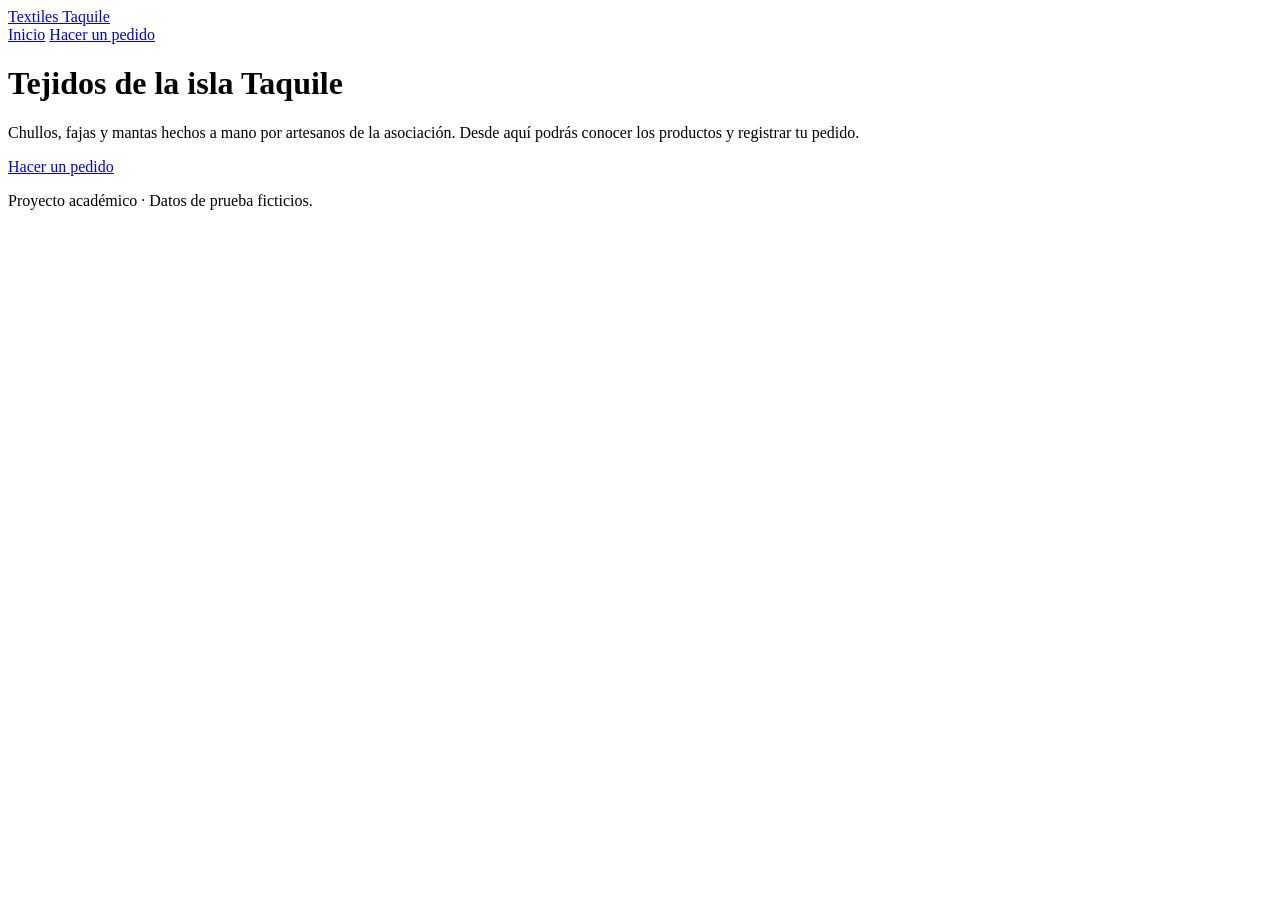
==== index.html @ f85eb70f "Estructura inicial del proyecto" ====
<!DOCTYPE html>
<html lang="es">
<head>
  <meta charset="utf-8">
  <meta name="viewport" content="width=device-width, initial-scale=1">
  <title>Textiles Taquile · Inicio</title>
  <link rel="stylesheet" href="css/estilos.css">
</head>
<body>
  <header class="top">
    <a class="logo" href="index.html">Textiles Taquile</a>
    <nav aria-label="Principal">
      <a href="index.html" aria-current="page">Inicio</a>
      <a href="pedido.html">Hacer un pedido</a>
    </nav>
  </header>
  <main>
    <h1>Tejidos de la isla Taquile</h1>
    <p>Chullos, fajas y mantas hechos a mano por artesanos de la asociación. Desde aquí podrás conocer los productos y registrar tu pedido.</p>
    <p><a class="btn" href="pedido.html">Hacer un pedido</a></p>
  </main>
  <footer>
    <p>Proyecto académico · Datos de prueba ficticios.</p>
  </footer>
</body>
</html>
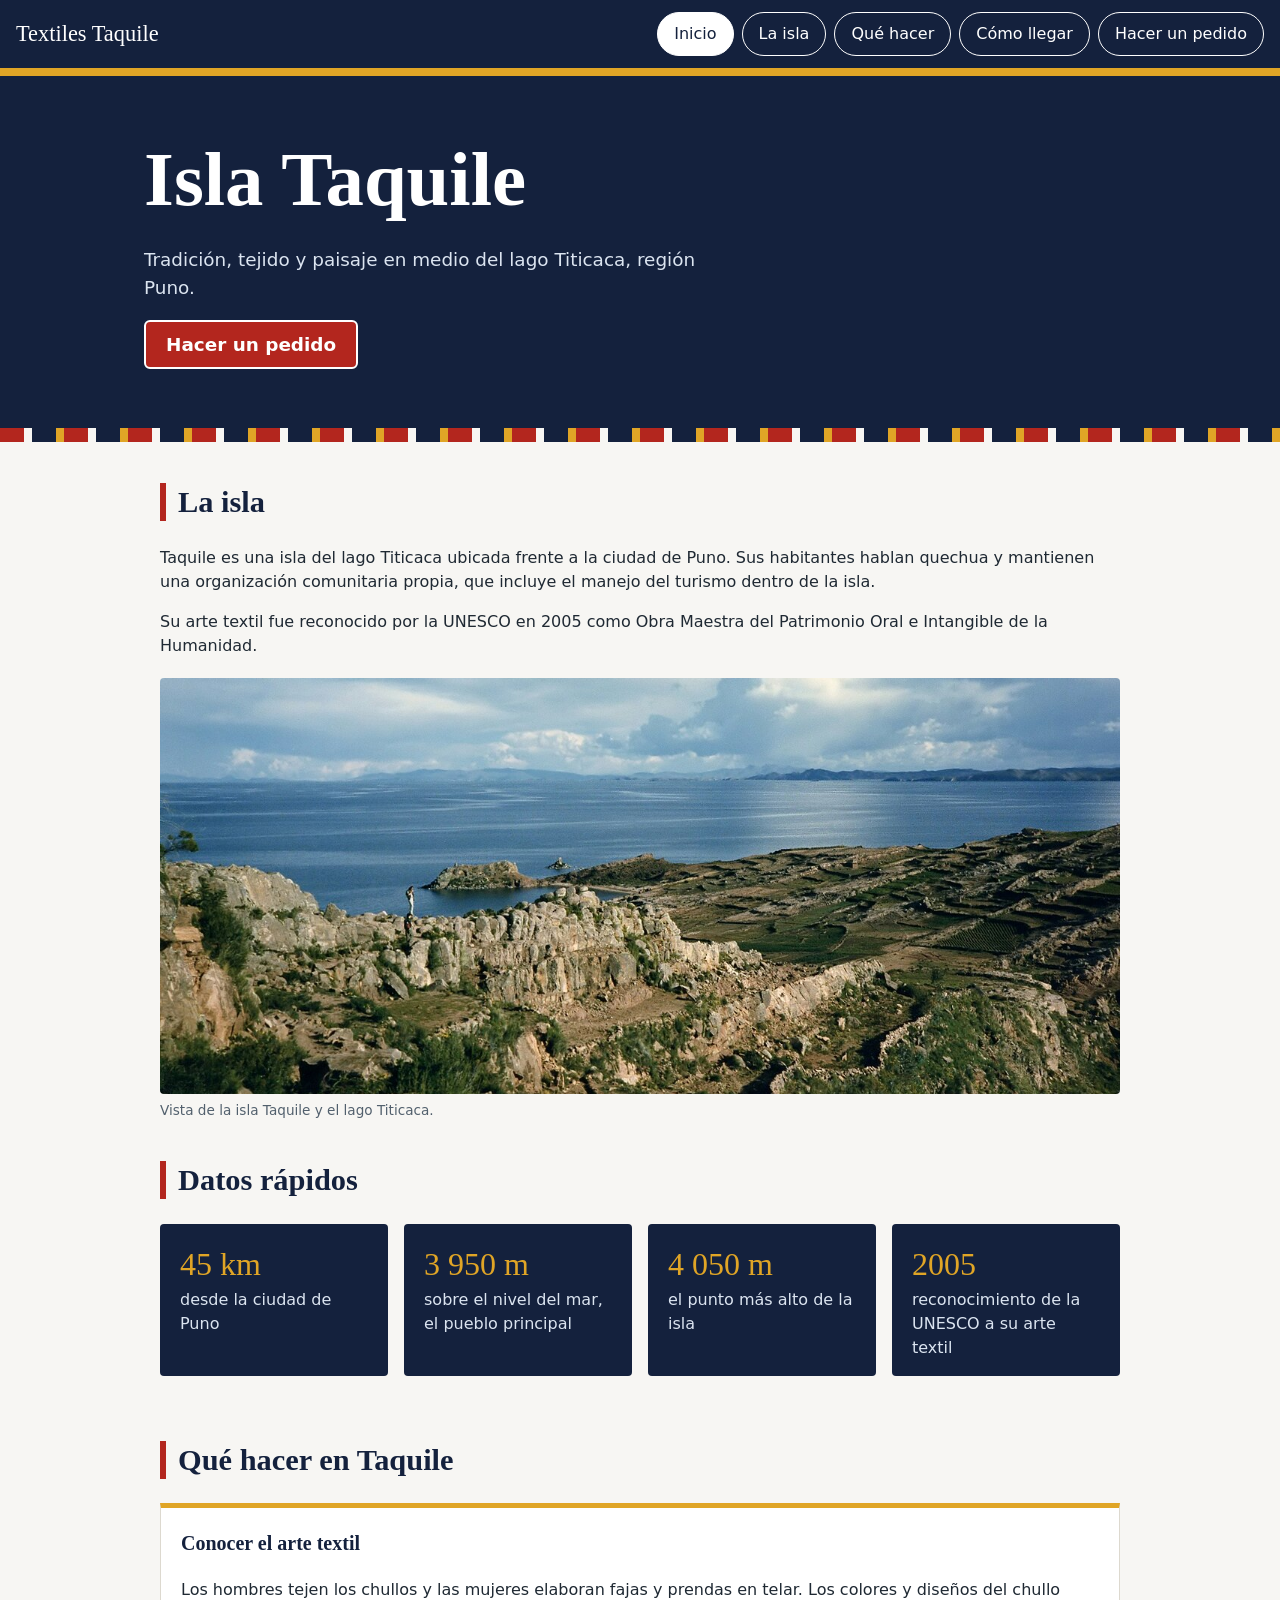
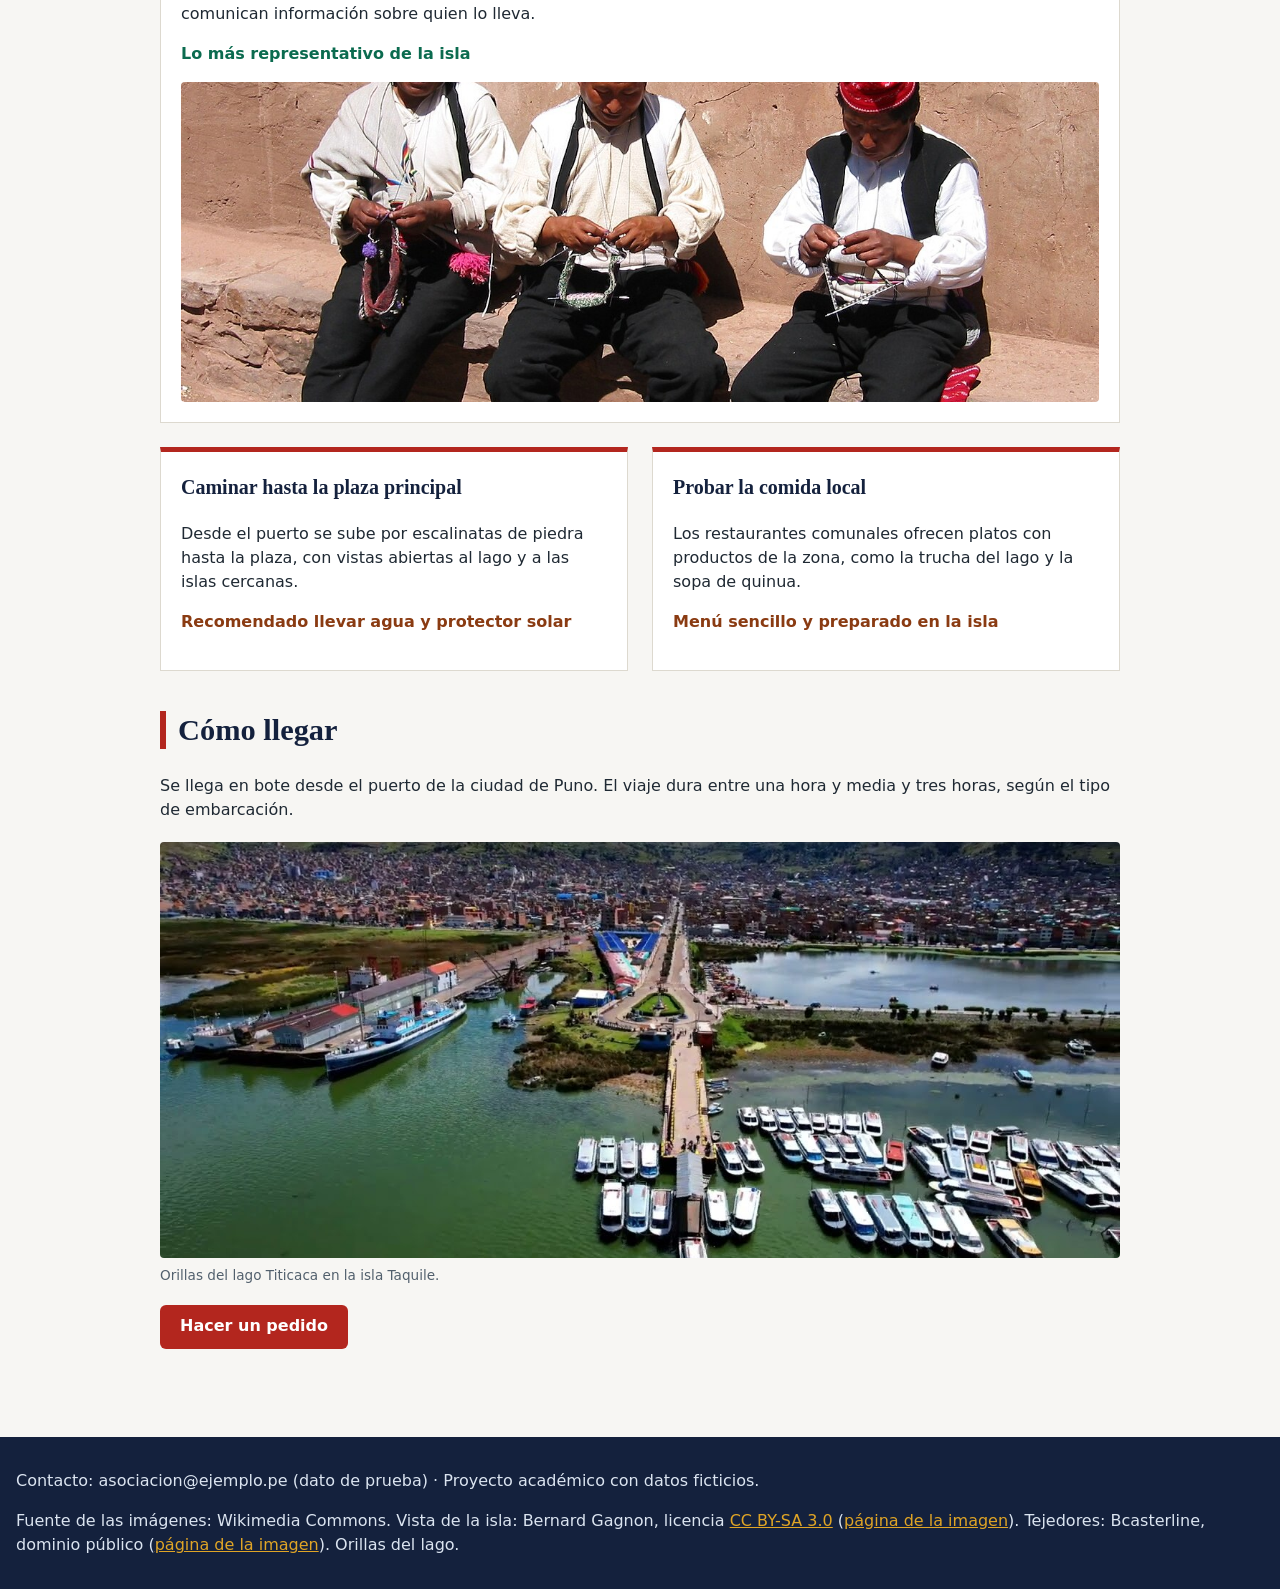
==== commit 25b2aa71: "Escribe aquí qué mejoraste" ====
--- a/index.html
+++ b/index.html
@@ -3,7 +3,7 @@
 <head>
   <meta charset="utf-8">
   <meta name="viewport" content="width=device-width, initial-scale=1">
-  <title>Textiles Taquile · Inicio</title>
+  <title>Isla Taquile · Lago Titicaca, Puno</title>
   <link rel="stylesheet" href="css/estilos.css">
 </head>
 <body>
@@ -11,16 +11,79 @@
     <a class="logo" href="index.html">Textiles Taquile</a>
     <nav aria-label="Principal">
       <a href="index.html" aria-current="page">Inicio</a>
+      <a href="#la-isla">La isla</a>
+      <a href="#actividades">Qué hacer</a>
+      <a href="#como-llegar">Cómo llegar</a>
       <a href="pedido.html">Hacer un pedido</a>
     </nav>
   </header>
-  <main>
-    <h1>Tejidos de la isla Taquile</h1>
-    <p>Chullos, fajas y mantas hechos a mano por artesanos de la asociación. Desde aquí podrás conocer los productos y registrar tu pedido.</p>
-    <p><a class="btn" href="pedido.html">Hacer un pedido</a></p>
+
+  <main class="ancha">
+    <div class="hero">
+      <div class="hero-in">
+        <h1>Isla Taquile</h1>
+        <p>Tradición, tejido y paisaje en medio del lago Titicaca, región Puno.</p>
+        <p><a class="btn" href="pedido.html">Hacer un pedido</a></p>
+      </div>
+    </div>
+
+    <div class="contenido">
+      <section id="la-isla">
+        <h2>La isla</h2>
+        <p>Taquile es una isla del lago Titicaca ubicada frente a la ciudad de Puno. Sus habitantes hablan quechua y mantienen una organización comunitaria propia, que incluye el manejo del turismo dentro de la isla.</p>
+        <p>Su arte textil fue reconocido por la UNESCO en 2005 como Obra Maestra del Patrimonio Oral e Intangible de la Humanidad.</p>
+        <figure>
+          <img src="img/1280px-Taquile_Island.jpg" alt="Vista panorámica de la isla Taquile y el lago Titicaca">
+          <figcaption>Vista de la isla Taquile y el lago Titicaca.</figcaption>
+        </figure>
+      </section>
+
+      <section id="datos">
+        <h2>Datos rápidos</h2>
+        <ul class="datos">
+          <li><span class="cifra">45 km</span> desde la ciudad de Puno</li>
+          <li><span class="cifra">3 950 m</span> sobre el nivel del mar, el pueblo principal</li>
+          <li><span class="cifra">4 050 m</span> el punto más alto de la isla</li>
+          <li><span class="cifra">2005</span> reconocimiento de la UNESCO a su arte textil</li>
+        </ul>
+      </section>
+
+      <section id="actividades">
+        <h2>Qué hacer en Taquile</h2>
+        <article class="actividad destacada">
+          <h3>Conocer el arte textil</h3>
+          <p>Los hombres tejen los chullos y las mujeres elaboran fajas y prendas en telar. Los colores y diseños del chullo comunican información sobre quien lo lleva.</p>
+          <p class="nota">Lo más representativo de la isla</p>
+          <img src="img/1280px-Taquilenos_knitting.jpg" alt="Hombres de Taquile tejiendo chullos">
+        </article>
+        <article class="actividad">
+          <h3>Caminar hasta la plaza principal</h3>
+          <p>Desde el puerto se sube por escalinatas de piedra hasta la plaza, con vistas abiertas al lago y a las islas cercanas.</p>
+          <p class="nota">Recomendado llevar agua y protector solar</p>
+        </article>
+        <article class="actividad">
+          <h3>Probar la comida local</h3>
+          <p>Los restaurantes comunales ofrecen platos con productos de la zona, como la trucha del lago y la sopa de quinua.</p>
+          <p class="nota">Menú sencillo y preparado en la isla</p>
+        </article>
+      </section>
+
+      <section id="como-llegar">
+        <h2>Cómo llegar</h2>
+        <p>Se llega en bote desde el puerto de la ciudad de Puno. El viaje dura entre una hora y media y tres horas, según el tipo de embarcación.</p>
+        <figure>
+          <img src="img/maxresdefault.jpg" alt="Orillas del lago Titicaca en la isla Taquile">
+          <figcaption>Orillas del lago Titicaca en la isla Taquile.</figcaption>
+        </figure>
+        <p><a class="btn" href="pedido.html">Hacer un pedido</a></p>
+      </section>
+    </div>
   </main>
-  <footer>
-    <p>Proyecto académico · Datos de prueba ficticios.</p>
+
+  <footer id="contacto">
+    <p>Contacto: asociacion@ejemplo.pe (dato de prueba) · Proyecto académico con datos ficticios.</p>
+    <p>Fuente de las imágenes: Wikimedia Commons. Vista de la isla: Bernard Gagnon, licencia <a href="https://creativecommons.org/licenses/by-sa/3.0/">CC BY-SA 3.0</a> (<a href="https://commons.wikimedia.org/wiki/File:Taquile_Island.jpg">página de la imagen</a>). Tejedores: Bcasterline, dominio público (<a href="https://commons.wikimedia.org/wiki/File:Taquilenos_knitting.jpg">página de la imagen</a>). Orillas del lago</a>.</p>
+  
   </footer>
 </body>
-</html>
+</html>
--- a/css/estilos.css
+++ b/css/estilos.css
@@ -0,0 +1,104 @@
+* { box-sizing: border-box; }
+
+body {
+  margin: 0;
+  font-family: system-ui, "Segoe UI", Roboto, sans-serif;
+  font-size: 1rem;
+  line-height: 1.5;
+  color: #1f2933;
+  background: #f7f6f3;
+}
+
+h1 { font-family: Georgia, "Times New Roman", serif; font-size: 1.9rem; line-height: 1.25; color: #14213d; }
+
+.top {
+  display: flex; flex-wrap: wrap; gap: .5rem 1.25rem; align-items: center; justify-content: space-between;
+  padding: .75rem 1rem; background: #14213d; border-bottom: 8px solid #e0a526;
+}
+.logo { font-family: Georgia, "Times New Roman", serif; font-size: 1.4rem; color: #fff; text-decoration: none; }
+.top nav { display: flex; flex-wrap: wrap; gap: .5rem; }
+.top nav a {
+  display: inline-flex; align-items: center; min-height: 44px; padding: .5rem 1rem;
+  color: #fff; text-decoration: none; border: 1px solid #fff; border-radius: 999px;
+}
+.top nav a[aria-current="page"], .top nav a:hover { background: #fff; color: #14213d; }
+
+main { max-width: 40rem; margin: 0 auto; padding: 1rem; }
+footer { margin-top: 2rem; padding: 1rem; background: #14213d; color: #fff; }
+
+fieldset { background: #fff; border: 1px solid #ddd9cf; border-top: 5px solid #b3261e; margin: 0 0 1.25rem; padding: 1rem; }
+legend { font-weight: 700; color: #14213d; padding: 0 .5rem; }
+label { display: block; font-weight: 700; margin: .9rem 0 .25rem; }
+
+input, select, textarea {
+  display: block; width: 100%; min-height: 44px; padding: .55rem .7rem;
+  font: inherit; color: #1f2933; background: #fff; border: 2px solid #52606d; border-radius: 6px;
+}
+input[aria-invalid="true"], select[aria-invalid="true"] { border: 3px solid #b3261e; }
+
+.ayuda { margin: .25rem 0 0; font-size: .9rem; color: #3e4c59; }
+.error { margin: .25rem 0 0; min-height: 0; font-weight: 700; color: #b3261e; }
+.resumen { color: #b3261e; font-weight: 700; }
+.resultado { background: #fff; border-left: 6px solid #0b6b4f; padding: .75rem 1rem; color: #0b6b4f; font-weight: 700; }
+.resultado:empty { display: none; }
+
+.btn {
+  display: inline-block; min-height: 44px; padding: .55rem 1.25rem; font: inherit; font-weight: 700;
+  color: #fff; background: #b3261e; border: 0; border-radius: 6px; text-decoration: none; cursor: pointer;
+}
+
+/* Foco siempre visible */
+a:focus-visible, input:focus-visible, select:focus-visible, textarea:focus-visible, button:focus-visible {
+  outline: 3px solid #1f5fae; outline-offset: 2px;
+}
+.top a:focus-visible { outline-color: #e0a526; }
+
+/* ===== Página de inicio (práctica G-02 integrada) ===== */
+main.ancha { max-width: none; padding: 0; }
+.contenido { max-width: 62rem; margin: 0 auto; padding: 1rem; }
+section { margin-bottom: 2.5rem; }
+
+.hero {
+  padding: 3.5rem 2rem 0;
+  color: #fff;
+  background:
+    linear-gradient(rgba(20, 33, 61, .78), rgba(20, 33, 61, .78)),
+    url("../img/taquile-panoramica.jpg") center / cover,
+    #14213d;
+}
+.hero-in { max-width: 62rem; margin: 0 auto; padding-bottom: 2.5rem; }
+.hero h1 { color: #fff; font-size: clamp(2.6rem, 9vw, 4.8rem); margin: 0 0 .5rem; }
+.hero p { max-width: 36rem; font-size: 1.15rem; color: #dbe4f0; }
+.hero .btn { border: 2px solid #fff; }
+.hero::after {
+  content: ""; display: block; height: 14px; margin: 0 -2rem;
+  background: repeating-linear-gradient(90deg, #b3261e 0 24px, #f7f6f3 24px 32px, #14213d 32px 56px, #e0a526 56px 64px);
+}
+
+h2 { font-family: Georgia, "Times New Roman", serif; font-size: 1.9rem; line-height: 1.25; color: #14213d; border-left: 6px solid #b3261e; padding-left: .75rem; }
+h3 { font-family: Georgia, "Times New Roman", serif; font-size: 1.25rem; color: #14213d; margin-top: 0; }
+
+figure { margin: 1.25rem 0; }
+img { display: block; width: 100%; max-height: 26rem; object-fit: cover; border-radius: 4px; }
+figcaption { font-size: .85rem; color: #52606d; margin-top: .4rem; }
+
+.datos { list-style: none; padding: 0; display: grid; grid-template-columns: repeat(auto-fit, minmax(13rem, 1fr)); gap: 1rem; }
+.datos li { background: #14213d; color: #dbe4f0; padding: 1rem 1.25rem; border-radius: 4px; }
+.cifra { display: block; font-family: Georgia, "Times New Roman", serif; font-size: 2rem; color: #e0a526; }
+
+#actividades { display: grid; grid-template-columns: repeat(2, 1fr); gap: 1.5rem; }
+#actividades h2 { grid-column: 1 / -1; margin-bottom: 0; }
+.actividad { background: #fff; border: 1px solid #ddd9cf; border-top: 5px solid #b3261e; padding: 1.25rem; margin: 0; }
+.destacada { grid-column: 1 / -1; border-top-color: #e0a526; }
+.destacada img { margin-top: 1rem; max-height: 20rem; }
+
+p { color: #1f2933; }                              /* (0, 0, 1) */
+.nota { color: #8a3b12; font-weight: 700; }        /* (0, 1, 0) */
+.destacada .nota { color: #0b6b4f; }               /* (0, 2, 0): gana en la actividad destacada */
+
+#contacto a { color: #e0a526; }
+#contacto p { color: #dbe4f0; }                    /* (1, 0, 1) */
+
+@media (max-width: 40rem) {
+  #actividades { grid-template-columns: 1fr; }
+}
